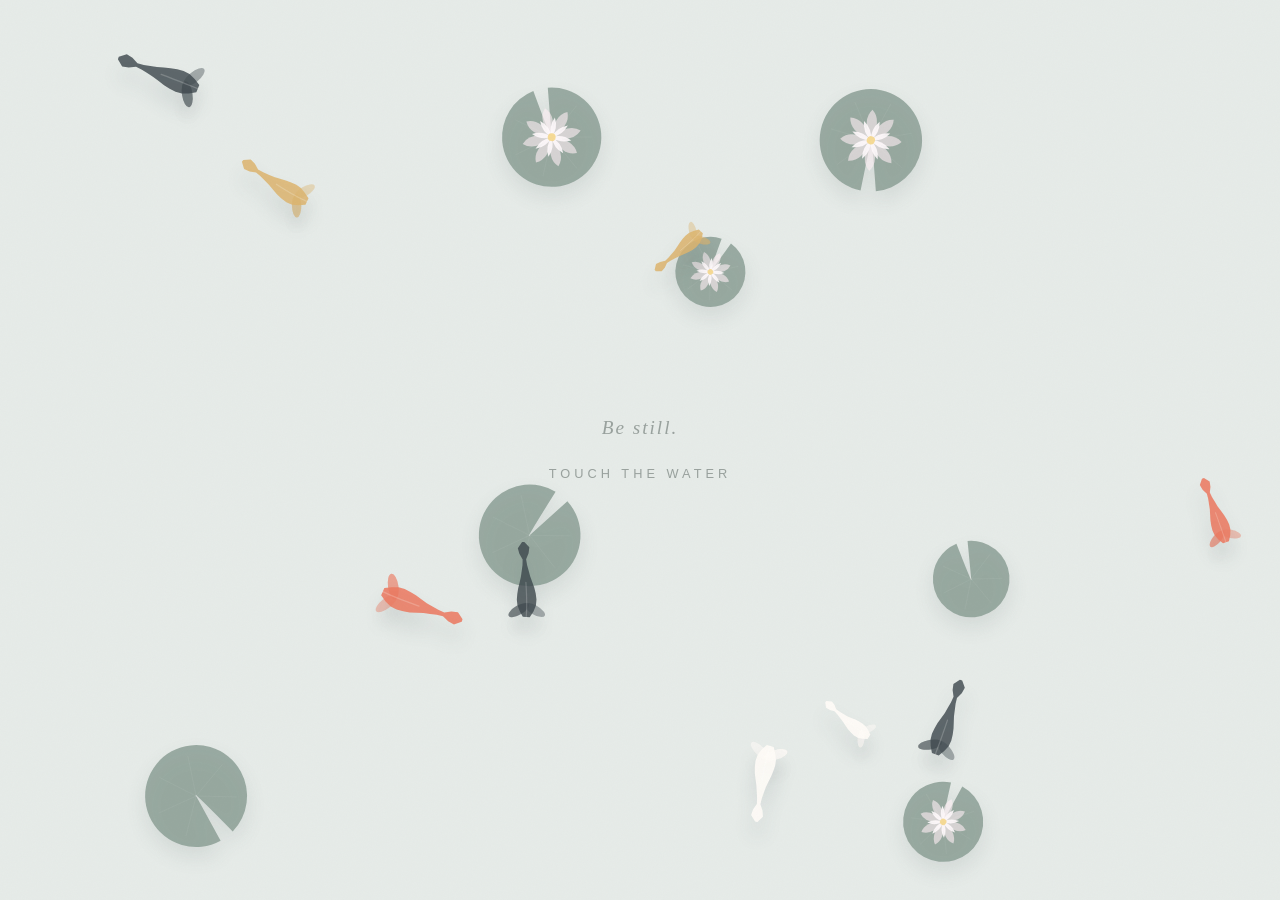
==== game.html @ 0d8ad02f "Create game.html" ====
<!DOCTYPE html>
<html lang="en">
<head>
    <meta charset="UTF-8">
    <meta name="viewport" content="width=device-width, initial-scale=1.0">
    <title>Zen Pond</title>
    <style>
        body, html {
            margin: 0;
            padding: 0;
            width: 100%;
            height: 100%;
            overflow: hidden;
            /* Extremely slow, soft gradient shifting for light quality */
            background: #e6ebe8;
            animation: lightShift 90s infinite alternate ease-in-out;
            cursor: crosshair;
        }

        /* Pale, soothing earth and water tones */
        @keyframes lightShift {
            0%   { background-color: #e8ede8; } /* Morning mist */
            25%  { background-color: #e3e8e1; } /* Pale matcha */
            50%  { background-color: #eeeae4; } /* Warm linen */
            75%  { background-color: #e6e3e8; } /* Soft lavender dusk */
            100% { background-color: #e0e6ea; } /* Twilight blue */
        }

        /* SVG Noise filter to give the whole canvas a tactile "art paper" feel */
        #texture {
            position: absolute;
            top: 0;
            left: 0;
            width: 100%;
            height: 100%;
            pointer-events: none;
            opacity: 0.25;
            mix-blend-mode: multiply;
            z-index: 10;
        }

        canvas {
            display: block;
            width: 100%;
            height: 100%;
            position: absolute;
            top: 0;
            left: 0;
            z-index: 1;
        }

        #overlay {
            position: absolute;
            top: 50%;
            left: 50%;
            transform: translate(-50%, -50%);
            font-family: 'Georgia', serif;
            color: rgba(120, 130, 125, 0.7);
            font-size: 1.2rem;
            font-style: italic;
            letter-spacing: 2px;
            pointer-events: none;
            transition: opacity 3s ease-out;
            text-align: center;
            z-index: 20;
        }
    </style>
</head>
<body>

    <!-- Paper texture overlay -->
    <svg id="texture">
        <filter id="noise">
            <feTurbulence type="fractalNoise" baseFrequency="0.8" numOctaves="4" stitchTiles="stitch"/>
            <feColorMatrix type="matrix" values="1 0 0 0 0, 0 1 0 0 0, 0 0 1 0 0, 0 0 0 0.1 0" />
        </filter>
        <rect width="100%" height="100%" filter="url(#noise)"/>
    </svg>

    <div id="overlay">Be still.<br><br><span style="font-size: 0.8rem; font-family: sans-serif; letter-spacing: 4px; font-style: normal; text-transform: uppercase;">Touch the water</span></div>
    <canvas id="pond"></canvas>

<script>
    const canvas = document.getElementById('pond');
    const ctx = canvas.getContext('2d');
    
    let width, height;
    let fishes =[];
    let ripples = [];
    let lilies = [];

    // Refined, subtle art palette
    const fishPalettes =[
        { body: 'rgba(235, 120, 95, 0.85)', fins: 'rgba(235, 120, 95, 0.4)' },  // Soft Vermillion
        { body: 'rgba(255, 252, 248, 0.9)', fins: 'rgba(255, 252, 248, 0.5)' },  // Pearl White
        { body: 'rgba(60, 70, 75, 0.8)', fins: 'rgba(60, 70, 75, 0.4)' },        // Ink Black
        { body: 'rgba(220, 180, 110, 0.85)', fins: 'rgba(220, 180, 110, 0.4)' }  // Pale Gold
    ];

    function resize() {
        width = canvas.width = window.innerWidth;
        height = canvas.height = window.innerHeight;
    }
    window.addEventListener('resize', resize);
    resize();

    // --- CLASSES ---

    class Ripple {
        constructor(x, y) {
            this.x = x;
            this.y = y;
            this.radius = 0;
            this.maxRadius = 150 + Math.random() * 80;
            this.speed = 0.25; 
            this.alpha = 0.8;
        }

        update() {
            // Cubic easing out for speed to make it look like real fluid displacement
            let progress = this.radius / this.maxRadius;
            this.radius += this.speed * (1 - progress + 0.1);
            this.alpha = 0.8 * (1 - progress); 
            return this.radius < this.maxRadius;
        }

        draw() {
            ctx.beginPath();
            ctx.arc(this.x, this.y, this.radius, 0, Math.PI * 2);
            ctx.strokeStyle = `rgba(255, 255, 255, ${this.alpha})`;
            ctx.lineWidth = 1.5 * this.alpha;
            ctx.stroke();

            // Inner echo
            if (this.radius > 20) {
                ctx.beginPath();
                ctx.arc(this.x, this.y, this.radius - 20, 0, Math.PI * 2);
                ctx.strokeStyle = `rgba(255, 255, 255, ${this.alpha * 0.3})`;
                ctx.lineWidth = 0.5;
                ctx.stroke();
            }
        }
    }

    class Lily {
        constructor(x, y) {
            this.x = x;
            this.y = y;
            this.size = 35 + Math.random() * 20;
            this.angle = Math.random() * Math.PI * 2;
            this.drift = (Math.random() - 0.5) * 0.0002;
            this.padColor = `rgba(135, 155, 145, 0.8)`; // Deep, soft sage
            this.hasFlower = Math.random() > 0.4;
        }

        update() {
            this.angle += this.drift;
        }

        draw() {
            ctx.save();
            ctx.translate(this.x, this.y);
            ctx.rotate(this.angle);

            // Soft blur shadow to simulate sitting above the pond floor
            ctx.shadowColor = 'rgba(80, 95, 90, 0.15)';
            ctx.shadowBlur = 20;
            ctx.shadowOffsetY = 10;

            // Lily Pad - Organic heart/notch shape
            ctx.beginPath();
            ctx.arc(0, 0, this.size, 0.15, Math.PI * 2 - 0.15);
            ctx.quadraticCurveTo(-this.size * 0.2, 0, 0, 0); // Inner notch
            ctx.closePath();
            ctx.fillStyle = this.padColor;
            ctx.fill();

            // Aesthetic vein lines
            ctx.strokeStyle = 'rgba(255, 255, 255, 0.1)';
            ctx.lineWidth = 0.5;
            for(let i=0; i<7; i++) {
                ctx.rotate((Math.PI * 2) / 7);
                ctx.beginPath();
                ctx.moveTo(0,0);
                ctx.lineTo(this.size * 0.8, 0);
                ctx.stroke();
            }

            // Minimalist Geometric Lotus
            if (this.hasFlower) {
                ctx.shadowColor = 'transparent';
                const petals = 8;
                
                // Outer glowing petals
                ctx.fillStyle = 'rgba(255, 240, 245, 0.6)';
                for (let i = 0; i < petals; i++) {
                    ctx.rotate((Math.PI * 2) / petals);
                    ctx.beginPath();
                    ctx.moveTo(0, 0);
                    ctx.quadraticCurveTo(this.size * 0.2, this.size * 0.4, 0, this.size * 0.6);
                    ctx.quadraticCurveTo(-this.size * 0.2, this.size * 0.4, 0, 0);
                    ctx.fill();
                }

                // Inner bright petals
                ctx.fillStyle = 'rgba(255, 250, 252, 0.9)';
                ctx.rotate(Math.PI / petals); // offset
                for (let i = 0; i < petals; i++) {
                    ctx.rotate((Math.PI * 2) / petals);
                    ctx.beginPath();
                    ctx.moveTo(0, 0);
                    ctx.quadraticCurveTo(this.size * 0.1, this.size * 0.2, 0, this.size * 0.4);
                    ctx.quadraticCurveTo(-this.size * 0.1, this.size * 0.2, 0, 0);
                    ctx.fill();
                }
                
                // Lotus Center (Pistil)
                ctx.beginPath();
                ctx.arc(0, 0, this.size * 0.08, 0, Math.PI * 2);
                ctx.fillStyle = 'rgba(245, 215, 140, 0.9)'; // Pale glowing gold
                ctx.fill();
            }

            ctx.restore();
        }
    }

    class Fish {
        constructor() {
            this.palette = fishPalettes[Math.floor(Math.random() * fishPalettes.length)];
            
            // Physics
            this.x = Math.random() * width;
            this.y = Math.random() * height;
            this.vx = 0;
            this.vy = 0;
            this.angle = Math.random() * Math.PI * 2;
            
            // Increased speed so they move noticeably but still gracefully
            this.speed = 0.5 + Math.random() * 0.4; 
            
            this.turnOffset = Math.random() * 1000;
            this.scale = 0.8 + Math.random() * 0.6; 
            
            this.numNodes = 14; 
            this.nodes =[];
            let targetDist = 5 * this.scale;
            
            // Pre-unspool the fish so it appears fully formed instantly
            for(let i=0; i<this.numNodes; i++) {
                this.nodes.push({
                    x: this.x - Math.cos(this.angle) * (i * targetDist),
                    y: this.y - Math.sin(this.angle) * (i * targetDist)
                });
            }

            // Width of the fish at each node (Head -> Body -> Tail -> Fin)
            this.widths =[
                3, 6, 8, 8.5, 8, 7, 5.5, 4, 3, 2, 1.5, 
                4, 5, 1 
            ].map(w => w * this.scale);
        }

        update() {
            const time = Date.now() * 0.0001;
            this.angle += Math.sin(time + this.turnOffset) * 0.005;

            let targetVx = Math.cos(this.angle) * this.speed;
            let targetVy = Math.sin(this.angle) * this.speed;

            // Ripple displacement
            let nudgeX = 0;
            let nudgeY = 0;
            
            ripples.forEach(r => {
                let dx = this.nodes[0].x - r.x;
                let dy = this.nodes[0].y - r.y;
                let dist = Math.sqrt(dx * dx + dy * dy);
                
                if (Math.abs(dist - r.radius) < 40) {
                    let force = (40 - Math.abs(dist - r.radius)) / 40;
                    let pushAngle = Math.atan2(dy, dx);
                    // Slightly stronger outward drift to account for higher speed
                    nudgeX += Math.cos(pushAngle) * force * 0.4;
                    nudgeY += Math.sin(pushAngle) * force * 0.4;
                }
            });

            this.vx += (targetVx + nudgeX - this.vx) * 0.08;
            this.vy += (targetVy + nudgeY - this.vy) * 0.08;

            this.nodes[0].x += this.vx;
            this.nodes[0].y += this.vy;

            const margin = 150;
            if (this.nodes[0].x < -margin) this.nodes[0].x = width + margin;
            if (this.nodes[0].x > width + margin) this.nodes[0].x = -margin;
            if (this.nodes[0].y < -margin) this.nodes[0].y = height + margin;
            if (this.nodes[0].y > height + margin) this.nodes[0].y = -margin;

            // Kinematic spine following
            for (let i = 1; i < this.numNodes; i++) {
                let dx = this.nodes[i-1].x - this.nodes[i].x;
                let dy = this.nodes[i-1].y - this.nodes[i].y;
                let dist = Math.sqrt(dx * dx + dy * dy);
                
                let targetDist = 5 * this.scale;
                
                if (dist > targetDist) {
                    this.nodes[i].x = this.nodes[i-1].x - (dx / dist) * targetDist;
                    this.nodes[i].y = this.nodes[i-1].y - (dy / dist) * targetDist;
                }
            }
        }

        draw() {
            ctx.lineJoin = "round";
            ctx.lineCap = "round";

            ctx.shadowColor = 'rgba(70, 85, 90, 0.15)';
            ctx.shadowBlur = 20;
            ctx.shadowOffsetY = 15;

            if (this.nodes[2] && this.nodes[3]) {
                let dx = this.nodes[2].x - this.nodes[3].x;
                let dy = this.nodes[2].y - this.nodes[3].y;
                let angle = Math.atan2(dy, dx);
                
                ctx.fillStyle = this.palette.fins;
                ctx.beginPath();
                
                ctx.save();
                ctx.translate(this.nodes[2].x, this.nodes[2].y);
                ctx.rotate(angle + Math.PI/3);
                ctx.ellipse(this.scale * 8, 0, this.scale * 10, this.scale * 4, 0, 0, Math.PI * 2);
                ctx.fill();
                ctx.restore();

                ctx.save();
                ctx.translate(this.nodes[2].x, this.nodes[2].y);
                ctx.rotate(angle - Math.PI/3);
                ctx.ellipse(this.scale * 8, 0, this.scale * 10, this.scale * 4, 0, 0, Math.PI * 2);
                ctx.fill();
                ctx.restore();
            }

            ctx.fillStyle = this.palette.body;
            ctx.beginPath();

            let leftPoints =[];
            let rightPoints =[];

            for (let i = 0; i < this.numNodes; i++) {
                let angle;
                if (i === 0) {
                    angle = Math.atan2(this.nodes[0].y - this.nodes[1].y, this.nodes[0].x - this.nodes[1].x);
                } else if (i === this.numNodes - 1) {
                    angle = Math.atan2(this.nodes[i-1].y - this.nodes[i].y, this.nodes[i-1].x - this.nodes[i].x);
                } else {
                    let dx = this.nodes[i-1].x - this.nodes[i+1].x;
                    let dy = this.nodes[i-1].y - this.nodes[i+1].y;
                    angle = Math.atan2(dy, dx);
                }

                let normal = angle + Math.PI / 2;
                let w = this.widths[i];

                leftPoints.push({
                    x: this.nodes[i].x + Math.cos(normal) * w,
                    y: this.nodes[i].y + Math.sin(normal) * w
                });
                
                rightPoints.push({
                    x: this.nodes[i].x - Math.cos(normal) * w,
                    y: this.nodes[i].y - Math.sin(normal) * w
                });
            }

            ctx.moveTo(leftPoints[0].x, leftPoints[0].y);
            for (let i = 1; i < leftPoints.length; i++) {
                ctx.lineTo(leftPoints[i].x, leftPoints[i].y);
            }
            
            for (let i = rightPoints.length - 1; i >= 0; i--) {
                ctx.lineTo(rightPoints[i].x, rightPoints[i].y);
            }
            
            ctx.closePath();
            ctx.fill();
            
            ctx.shadowColor = 'transparent';

            ctx.strokeStyle = 'rgba(255, 255, 255, 0.2)';
            ctx.lineWidth = 1 * this.scale;
            ctx.beginPath();
            ctx.moveTo(this.nodes[0].x, this.nodes[0].y);
            for(let i=1; i<7; i++) {
                ctx.lineTo(this.nodes[i].x, this.nodes[i].y);
            }
            ctx.stroke();
        }
    }

    // --- INITIALIZATION ---

    function init() {
        // Place Lilies with collision detection so they spread out organically
        const numLilies = 7;
        for (let i = 0; i < numLilies; i++) {
            let placed = false;
            let attempts = 0;
            
            while (!placed && attempts < 50) {
                let testX = Math.random() * width;
                let testY = Math.random() * height;
                let collision = false;

                // Check distance against all existing lilies
                for (let j = 0; j < lilies.length; j++) {
                    let dx = testX - lilies[j].x;
                    let dy = testY - lilies[j].y;
                    let dist = Math.sqrt(dx*dx + dy*dy);
                    if (dist < 180) { // Minimum distance between lilies
                        collision = true;
                        break;
                    }
                }

                if (!collision) {
                    lilies.push(new Lily(testX, testY));
                    placed = true;
                }
                attempts++;
            }
        }

        // Add fish
        const numFishes = 9;
        for (let i = 0; i < numFishes; i++) {
            fishes.push(new Fish());
        }
    }

    // --- INTERACTION ---

    function createRipple(e) {
        const overlay = document.getElementById('overlay');
        if(overlay.style.opacity !== '0') {
            overlay.style.opacity = 0;
        }
        
        ripples.push(new Ripple(e.clientX, e.clientY));
    }

    canvas.addEventListener('mousedown', createRipple);
    canvas.addEventListener('touchstart', (e) => {
        e.preventDefault();
        for(let i=0; i < e.touches.length; i++){
            createRipple(e.touches[i]);
        }
    }, {passive: false});

    // --- MAIN LOOP ---

    function animate() {
        ctx.clearRect(0, 0, width, height);

        lilies.forEach(lily => {
            lily.update();
            lily.draw();
        });

        fishes.forEach(fish => {
            fish.update();
            fish.draw();
        });

        for (let i = ripples.length - 1; i >= 0; i--) {
            if (!ripples[i].update()) {
                ripples.splice(i, 1);
            } else {
                ripples[i].draw();
            }
        }

        requestAnimationFrame(animate);
    }

    // Start
    init();
    animate();

</script>
</body>
</html>
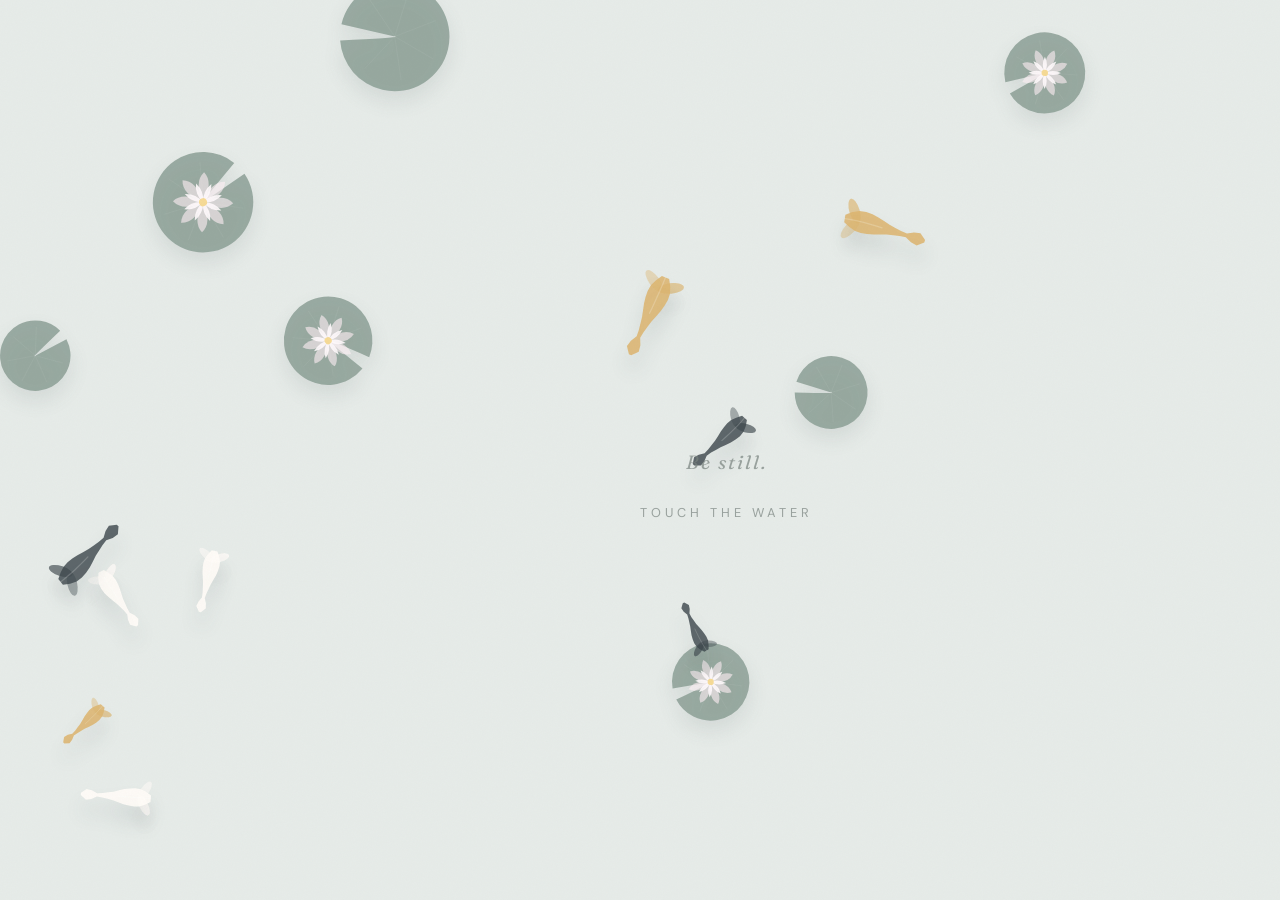
==== commit 999ca2e8: "Aesthetic glow-up: overlay cards on interactive lake with slow zen transitions - Remove backdrop blu" ====
--- a/game.html
+++ b/game.html
@@ -3,30 +3,91 @@
 <head>
     <meta charset="UTF-8">
     <meta name="viewport" content="width=device-width, initial-scale=1.0">
-    <title>Zen Pond</title>
+    <title>Reflective Space & Zen Pond</title>
+    <link rel="preconnect" href="https://fonts.googleapis.com">
+    <link rel="preconnect" href="https://fonts.gstatic.com" crossorigin>
+    <link href="https://fonts.googleapis.com/css2?family=DM+Sans:wght@400;500;700&family=Fraunces:opsz,wght@9..144,400;9..144,550;9..144,700&display=swap" rel="stylesheet">
     <style>
+        /* --- Zen Timing System --- */
+        :root {
+            --zen-ease: cubic-bezier(0.2, 0, 0, 1);
+            --zen-fast: 0.8s;
+            --zen-med: 1.5s;
+            --zen-slow: 2.5s;
+            --zen-glacial: 4s;
+            --zen-stagger: 0.5s;
+            --md-primary: #6750a4;
+            --md-primary-dim: #5a4494;
+            --md-on-primary: #ffffff;
+            --md-primary-container: #eadcff;
+            --md-on-surface: #1f1b23;
+            --md-on-surface-variant: #4d4655;
+            --md-secondary: #3f665d;
+            --font-sans: "DM Sans", Inter, ui-sans-serif, system-ui, -apple-system, BlinkMacSystemFont, "Segoe UI", Roboto, "Helvetica Neue", Arial, sans-serif;
+            --font-serif: "Fraunces", "Iowan Old Style", "Palatino Linotype", Georgia, serif;
+        }
+
+        /* --- Base Pond Styles --- */
         body, html {
             margin: 0;
             padding: 0;
             width: 100%;
             height: 100%;
             overflow: hidden;
-            /* Extremely slow, soft gradient shifting for light quality */
             background: #e6ebe8;
             animation: lightShift 90s infinite alternate ease-in-out;
+            font-family: var(--font-sans);
             cursor: crosshair;
         }
 
-        /* Pale, soothing earth and water tones */
         @keyframes lightShift {
-            0%   { background-color: #e8ede8; } /* Morning mist */
-            25%  { background-color: #e3e8e1; } /* Pale matcha */
-            50%  { background-color: #eeeae4; } /* Warm linen */
-            75%  { background-color: #e6e3e8; } /* Soft lavender dusk */
-            100% { background-color: #e0e6ea; } /* Twilight blue */
-        }
-
-        /* SVG Noise filter to give the whole canvas a tactile "art paper" feel */
+            0%   { background-color: #e8ede8; }
+            25%  { background-color: #e3e8e1; }
+            50%  { background-color: #eeeae4; }
+            75%  { background-color: #e6e3e8; }
+            100% { background-color: #e0e6ea; }
+        }
+
+        /* --- Page Curtain Fade-In --- */
+        #page-curtain {
+            position: fixed;
+            inset: 0;
+            background: #1a1f1c;
+            z-index: 9999;
+            pointer-events: none;
+            animation: curtainLift var(--zen-glacial) var(--zen-ease) forwards;
+        }
+
+        @keyframes curtainLift {
+            0%   { opacity: 1; }
+            100% { opacity: 0; }
+        }
+
+        /* --- Keyframes --- */
+        @keyframes gentleFadeIn {
+            from { opacity: 0; transform: translateY(8px); }
+            to   { opacity: 1; transform: translateY(0); }
+        }
+
+        @keyframes cardFloat {
+            from { opacity: 0; transform: translateY(20px); }
+            to   { opacity: 1; transform: translateY(0); }
+        }
+
+        @keyframes breatheGlow {
+            0%, 100% {
+                box-shadow:
+                    0 0 20px rgba(103, 80, 164, 0.15),
+                    0 0 60px rgba(103, 80, 164, 0.08);
+            }
+            50% {
+                box-shadow:
+                    0 0 40px rgba(103, 80, 164, 0.25),
+                    0 0 100px rgba(103, 80, 164, 0.12);
+            }
+        }
+
+        /* --- Texture Overlay --- */
         #texture {
             position: absolute;
             top: 0;
@@ -49,24 +110,230 @@
             z-index: 1;
         }
 
+        /* --- "Be Still" Overlay --- */
         #overlay {
             position: absolute;
             top: 50%;
             left: 50%;
             transform: translate(-50%, -50%);
-            font-family: 'Georgia', serif;
+            font-family: var(--font-serif);
             color: rgba(120, 130, 125, 0.7);
             font-size: 1.2rem;
             font-style: italic;
             letter-spacing: 2px;
             pointer-events: none;
+            opacity: 0;
+            animation: gentleFadeIn var(--zen-slow) ease-out 1.5s forwards;
             transition: opacity 3s ease-out;
             text-align: center;
             z-index: 20;
         }
+
+        /* --- UI Overlay Container (NO blur, transparent, click-through) --- */
+        #ui-container {
+            position: absolute;
+            top: 0;
+            left: 0;
+            width: 100%;
+            height: 100%;
+            z-index: 25;
+            display: flex;
+            align-items: center;
+            justify-content: center;
+            background: transparent;
+            pointer-events: none;
+            opacity: 0;
+            transition: opacity 3s var(--zen-ease);
+        }
+
+        /* --- Glass-Morphism Card --- */
+        .card {
+            background: rgba(255, 255, 255, 0.72);
+            backdrop-filter: blur(12px) saturate(1.1);
+            -webkit-backdrop-filter: blur(12px) saturate(1.1);
+            border-radius: 24px;
+            border: 1px solid rgba(255, 255, 255, 0.55);
+            box-shadow:
+                0 18px 48px rgba(27, 18, 47, 0.10),
+                0 2px 10px rgba(27, 18, 47, 0.06),
+                inset 0 1px 0 rgba(255, 255, 255, 0.6);
+            padding: 36px 32px;
+            width: 90%;
+            max-width: 420px;
+            text-align: center;
+            pointer-events: auto;
+            cursor: default;
+            opacity: 0;
+            animation: cardFloat var(--zen-slow) var(--zen-ease) forwards;
+        }
+
+        /* --- Card Content Transitions --- */
+        #card-content {
+            transition: opacity var(--zen-med) var(--zen-ease);
+        }
+
+        /* --- Staggered Reveals --- */
+        .stagger-1 {
+            opacity: 0;
+            animation: gentleFadeIn var(--zen-med) var(--zen-ease) forwards;
+            animation-delay: 0s;
+        }
+        .stagger-2 {
+            opacity: 0;
+            animation: gentleFadeIn var(--zen-med) var(--zen-ease) forwards;
+            animation-delay: var(--zen-stagger);
+        }
+        .stagger-3 {
+            opacity: 0;
+            animation: gentleFadeIn var(--zen-med) var(--zen-ease) forwards;
+            animation-delay: calc(var(--zen-stagger) * 2);
+        }
+
+        /* --- Card Typography --- */
+        .card h2 {
+            margin: 0 0 20px 0;
+            font-family: var(--font-serif);
+            font-size: clamp(1.2rem, 1rem + 0.6vw, 1.6rem);
+            font-weight: 550;
+            color: var(--md-on-surface);
+            line-height: 1.35;
+            text-wrap: balance;
+        }
+
+        .card p {
+            margin: 0 0 24px 0;
+            font-family: var(--font-sans);
+            color: var(--md-on-surface-variant);
+            font-size: 0.95rem;
+            line-height: 1.6;
+        }
+
+        /* --- Buttons --- */
+        .btn {
+            background: linear-gradient(180deg, #7b61c7 0%, var(--md-primary) 100%);
+            color: var(--md-on-primary);
+            border: 1px solid rgba(103, 80, 164, 0.3);
+            border-radius: 999px;
+            padding: 14px 28px;
+            font-family: var(--font-sans);
+            font-size: 0.92rem;
+            font-weight: 700;
+            letter-spacing: 0.02em;
+            cursor: pointer;
+            width: 100%;
+            display: inline-flex;
+            align-items: center;
+            justify-content: center;
+            box-shadow:
+                0 6px 14px rgba(103, 80, 164, 0.15),
+                0 1px 2px rgba(20, 15, 28, 0.06);
+            transition:
+                transform var(--zen-fast) var(--zen-ease),
+                filter var(--zen-fast) var(--zen-ease),
+                box-shadow var(--zen-fast) var(--zen-ease),
+                background var(--zen-fast) var(--zen-ease);
+        }
+
+        .btn:hover {
+            filter: brightness(1.06);
+            box-shadow:
+                0 10px 24px rgba(103, 80, 164, 0.20),
+                0 2px 4px rgba(20, 15, 28, 0.08);
+            transform: translateY(-1px);
+        }
+
+        .btn:active {
+            transform: scale(0.985);
+            filter: brightness(0.98);
+        }
+
+        /* --- Secondary / Ghost Buttons --- */
+        .btn-ghost {
+            background: rgba(255, 255, 255, 0.5);
+            border: 1px solid rgba(103, 80, 164, 0.2);
+            color: var(--md-primary);
+            margin-bottom: 12px;
+            box-shadow: 0 2px 8px rgba(20, 15, 28, 0.06);
+            font-weight: 600;
+        }
+
+        .btn-ghost:hover {
+            background: rgba(234, 220, 255, 0.6);
+            border-color: rgba(103, 80, 164, 0.35);
+            filter: none;
+            box-shadow: 0 4px 12px rgba(103, 80, 164, 0.12);
+        }
+
+        /* --- Breathing UI --- */
+        .breathing-container {
+            display: flex;
+            flex-direction: column;
+            align-items: center;
+            justify-content: center;
+            height: 220px;
+        }
+
+        .breathing-circle {
+            width: 110px;
+            height: 110px;
+            border-radius: 50%;
+            position: relative;
+            background: radial-gradient(circle at 35% 35%,
+                rgba(234, 220, 255, 0.6) 0%,
+                rgba(103, 80, 164, 0.2) 60%,
+                rgba(63, 102, 93, 0.12) 100%);
+            border: 2px solid rgba(103, 80, 164, 0.25);
+            display: flex;
+            align-items: center;
+            justify-content: center;
+            font-family: var(--font-serif);
+            font-size: 2rem;
+            font-weight: 400;
+            color: var(--md-primary);
+            animation: breatheGlow 8s ease-in-out infinite;
+        }
+
+        .breathing-circle::before {
+            content: '';
+            position: absolute;
+            inset: 6px;
+            border: 1px solid rgba(255, 255, 255, 0.3);
+            border-radius: 50%;
+            pointer-events: none;
+        }
+
+        .breathing-label {
+            margin-top: 30px;
+            font-family: var(--font-sans);
+            font-size: 0.85rem;
+            color: var(--md-on-surface-variant);
+            font-weight: 500;
+            letter-spacing: 2px;
+            text-transform: uppercase;
+            opacity: 0;
+            animation: gentleFadeIn var(--zen-med) var(--zen-ease) 0.3s forwards;
+        }
+
+        /* --- Reduced Motion --- */
+        @media (prefers-reduced-motion: reduce) {
+            *, *::before, *::after {
+                animation-duration: 1ms !important;
+                animation-iteration-count: 1 !important;
+                transition-duration: 1ms !important;
+            }
+            #page-curtain { display: none; }
+            .card, #ui-container, #overlay,
+            .stagger-1, .stagger-2, .stagger-3 {
+                opacity: 1 !important;
+                transform: none !important;
+            }
+        }
     </style>
 </head>
 <body>
+
+    <!-- Page fade-in curtain -->
+    <div id="page-curtain"></div>
 
     <!-- Paper texture overlay -->
     <svg id="texture">
@@ -77,24 +344,205 @@
         <rect width="100%" height="100%" filter="url(#noise)"/>
     </svg>
 
-    <div id="overlay">Be still.<br><br><span style="font-size: 0.8rem; font-family: sans-serif; letter-spacing: 4px; font-style: normal; text-transform: uppercase;">Touch the water</span></div>
+    <!-- "Be still" text — fades in then yields to UI cards -->
+    <div id="overlay">Be still.<br><br><span style="font-size: 0.8rem; font-family: var(--font-sans); letter-spacing: 4px; font-style: normal; text-transform: uppercase;">Touch the water</span></div>
+
+    <!-- Interactive Pond Canvas -->
     <canvas id="pond"></canvas>
 
+    <!-- UI Overlay Layer -->
+    <div id="ui-container">
+        <div class="card" id="card-content">
+            <!-- JS injects content here -->
+        </div>
+    </div>
+
 <script>
+    /* =========================================
+       REDUCED MOTION CHECK
+       ========================================= */
+    const prefersReducedMotion = window.matchMedia('(prefers-reduced-motion: reduce)').matches;
+    const ZEN = {
+        fast:    prefersReducedMotion ? 10 : 800,
+        med:     prefersReducedMotion ? 10 : 1500,
+        slow:    prefersReducedMotion ? 10 : 2500,
+        glacial: prefersReducedMotion ? 10 : 4000
+    };
+
+    /* =========================================
+       PAGE CURTAIN CLEANUP
+       ========================================= */
+    const pageCurtain = document.getElementById('page-curtain');
+    if (pageCurtain) {
+        pageCurtain.addEventListener('animationend', () => {
+            pageCurtain.remove();
+        });
+    }
+
+    /* =========================================
+       UI OVERLAY & CARD FLOW LOGIC
+       ========================================= */
+    const uiContainer = document.getElementById('ui-container');
+    const cardContent = document.getElementById('card-content');
+    const overlay = document.getElementById('overlay');
+
+    // Flow states defining the UI sequence
+    const flowSteps = [
+        { title: "Welcome to our Reflective Space.", btn: "Next" },
+        { title: "Take a moment to enjoy the waters.", btn: "Next" },
+        { title: "When you're ready, choose a learning pathway.", btn: "Next" },
+        { title: "Each pathway will take 20 minutes.", btn: "Next" },
+        {
+            type: "options",
+            title: "Select a pathway",
+            options: ["Experiential Learning Theory", "Guided Reflection"]
+        },
+        { title: "Before we begin, let's take a moment to centre ourselves in the present moment.", btn: "Next" },
+        { title: "Let's breathe together.", btn: "Begin" },
+        { type: "breathe" }
+    ];
+
+    let currentStep = 0;
+    let isTransitioning = false;
+
+    function renderUI() {
+        if (isTransitioning) return;
+        isTransitioning = true;
+
+        const step = flowSteps[currentStep];
+
+        // Fade out current content
+        cardContent.style.opacity = '0';
+
+        setTimeout(() => {
+            if (step.type === "options") {
+                cardContent.innerHTML = `
+                    <h2 class="stagger-1">${step.title}</h2>
+                    <div class="stagger-2">
+                        <button class="btn btn-ghost" onclick="nextStep()">${step.options[0]}</button>
+                        <button class="btn btn-ghost" onclick="nextStep()">${step.options[1]}</button>
+                    </div>
+                `;
+            } else if (step.type === "breathe") {
+                cardContent.innerHTML = `
+                    <div class="breathing-container stagger-1">
+                        <div class="breathing-circle" id="b-circle">4</div>
+                        <div class="breathing-label" id="b-label">Get ready...</div>
+                    </div>
+                `;
+                setTimeout(startBreathingCycle, ZEN.med);
+            } else {
+                cardContent.innerHTML = `
+                    <h2 class="stagger-1">${step.title}</h2>
+                    <div class="stagger-2">
+                        <button class="btn" onclick="nextStep()">${step.btn}</button>
+                    </div>
+                `;
+            }
+
+            // Fade in new content
+            cardContent.style.opacity = '1';
+            isTransitioning = false;
+        }, ZEN.med);
+    }
+
+    function nextStep() {
+        if (isTransitioning) return;
+        currentStep++;
+        if (currentStep < flowSteps.length) {
+            renderUI();
+        }
+    }
+
+    /* =========================================
+       BREATHING EXERCISE (4-7-8)
+       ========================================= */
+    function startBreathingCycle() {
+        const circle = document.getElementById('b-circle');
+        const label = document.getElementById('b-label');
+        if (!circle || !label) return;
+
+        // 1. Inhale (4s)
+        label.innerText = "Inhale";
+        circle.style.transition = "transform 4s ease-in-out, background 4s ease, box-shadow 4s ease";
+        circle.style.transform = "scale(1.4)";
+        circle.style.background = "radial-gradient(circle at 35% 35%, rgba(234, 220, 255, 0.8) 0%, rgba(103, 80, 164, 0.35) 60%, rgba(63, 102, 93, 0.2) 100%)";
+        circle.style.boxShadow = "0 0 30px rgba(103, 80, 164, 0.25), 0 0 80px rgba(103, 80, 164, 0.12), 0 0 140px rgba(103, 80, 164, 0.06)";
+        countdown(4, circle, () => {
+
+            // 2. Hold (7s)
+            label.innerText = "Hold";
+            circle.style.transition = "none";
+            countdown(7, circle, () => {
+
+                // 3. Exhale (8s)
+                label.innerText = "Exhale";
+                circle.style.transition = "transform 8s ease-in-out, background 8s ease, box-shadow 8s ease";
+                circle.style.transform = "scale(1)";
+                circle.style.background = "radial-gradient(circle at 35% 35%, rgba(234, 220, 255, 0.4) 0%, rgba(103, 80, 164, 0.12) 60%, rgba(63, 102, 93, 0.08) 100%)";
+                circle.style.boxShadow = "0 0 15px rgba(103, 80, 164, 0.10), 0 0 40px rgba(103, 80, 164, 0.05)";
+                countdown(8, circle, () => {
+
+                    // Finish — slowly fade out the entire UI
+                    uiContainer.style.transition = `opacity 3s var(--zen-ease)`;
+                    uiContainer.style.opacity = '0';
+                    setTimeout(() => {
+                        uiContainer.style.display = 'none';
+                    }, 3000);
+                });
+            });
+        });
+    }
+
+    function countdown(seconds, element, callback) {
+        element.innerText = seconds;
+        let left = seconds - 1;
+
+        let interval = setInterval(() => {
+            if (left <= 0) {
+                clearInterval(interval);
+                callback();
+            } else {
+                element.innerText = left;
+                left--;
+            }
+        }, 1000);
+    }
+
+    /* =========================================
+       CHOREOGRAPHY: Page load sequence
+       ========================================= */
+    // 1. Page curtain fades (0-4s)
+    // 2. "Be still" text visible (fades in at 1.5s via CSS)
+    // 3. "Be still" fades out, UI container fades in (at ~5s)
+    setTimeout(() => {
+        // Fade out "Be still"
+        overlay.style.opacity = '0';
+
+        // After it's mostly gone, bring in the UI
+        setTimeout(() => {
+            uiContainer.style.opacity = '1';
+            renderUI();
+        }, ZEN.med);
+    }, ZEN.glacial + 1000);
+
+
+    /* =========================================
+       ZEN POND CANVAS ENGINE
+       ========================================= */
     const canvas = document.getElementById('pond');
     const ctx = canvas.getContext('2d');
-    
+
     let width, height;
-    let fishes =[];
+    let fishes = [];
     let ripples = [];
     let lilies = [];
 
-    // Refined, subtle art palette
-    const fishPalettes =[
-        { body: 'rgba(235, 120, 95, 0.85)', fins: 'rgba(235, 120, 95, 0.4)' },  // Soft Vermillion
-        { body: 'rgba(255, 252, 248, 0.9)', fins: 'rgba(255, 252, 248, 0.5)' },  // Pearl White
-        { body: 'rgba(60, 70, 75, 0.8)', fins: 'rgba(60, 70, 75, 0.4)' },        // Ink Black
-        { body: 'rgba(220, 180, 110, 0.85)', fins: 'rgba(220, 180, 110, 0.4)' }  // Pale Gold
+    const fishPalettes = [
+        { body: 'rgba(235, 120, 95, 0.85)', fins: 'rgba(235, 120, 95, 0.4)' },
+        { body: 'rgba(255, 252, 248, 0.9)', fins: 'rgba(255, 252, 248, 0.5)' },
+        { body: 'rgba(60, 70, 75, 0.8)', fins: 'rgba(60, 70, 75, 0.4)' },
+        { body: 'rgba(220, 180, 110, 0.85)', fins: 'rgba(220, 180, 110, 0.4)' }
     ];
 
     function resize() {
@@ -103,8 +551,6 @@
     }
     window.addEventListener('resize', resize);
     resize();
-
-    // --- CLASSES ---
 
     class Ripple {
         constructor(x, y) {
@@ -112,18 +558,15 @@
             this.y = y;
             this.radius = 0;
             this.maxRadius = 150 + Math.random() * 80;
-            this.speed = 0.25; 
+            this.speed = 0.25;
             this.alpha = 0.8;
         }
-
         update() {
-            // Cubic easing out for speed to make it look like real fluid displacement
             let progress = this.radius / this.maxRadius;
             this.radius += this.speed * (1 - progress + 0.1);
-            this.alpha = 0.8 * (1 - progress); 
+            this.alpha = 0.8 * (1 - progress);
             return this.radius < this.maxRadius;
         }
-
         draw() {
             ctx.beginPath();
             ctx.arc(this.x, this.y, this.radius, 0, Math.PI * 2);
@@ -131,7 +574,6 @@
             ctx.lineWidth = 1.5 * this.alpha;
             ctx.stroke();
 
-            // Inner echo
             if (this.radius > 20) {
                 ctx.beginPath();
                 ctx.arc(this.x, this.y, this.radius - 20, 0, Math.PI * 2);
@@ -149,49 +591,42 @@
             this.size = 35 + Math.random() * 20;
             this.angle = Math.random() * Math.PI * 2;
             this.drift = (Math.random() - 0.5) * 0.0002;
-            this.padColor = `rgba(135, 155, 145, 0.8)`; // Deep, soft sage
+            this.padColor = 'rgba(135, 155, 145, 0.8)';
             this.hasFlower = Math.random() > 0.4;
         }
-
         update() {
             this.angle += this.drift;
         }
-
         draw() {
             ctx.save();
             ctx.translate(this.x, this.y);
             ctx.rotate(this.angle);
 
-            // Soft blur shadow to simulate sitting above the pond floor
             ctx.shadowColor = 'rgba(80, 95, 90, 0.15)';
             ctx.shadowBlur = 20;
             ctx.shadowOffsetY = 10;
 
-            // Lily Pad - Organic heart/notch shape
             ctx.beginPath();
             ctx.arc(0, 0, this.size, 0.15, Math.PI * 2 - 0.15);
-            ctx.quadraticCurveTo(-this.size * 0.2, 0, 0, 0); // Inner notch
+            ctx.quadraticCurveTo(-this.size * 0.2, 0, 0, 0);
             ctx.closePath();
             ctx.fillStyle = this.padColor;
             ctx.fill();
 
-            // Aesthetic vein lines
             ctx.strokeStyle = 'rgba(255, 255, 255, 0.1)';
             ctx.lineWidth = 0.5;
-            for(let i=0; i<7; i++) {
+            for (let i = 0; i < 7; i++) {
                 ctx.rotate((Math.PI * 2) / 7);
                 ctx.beginPath();
-                ctx.moveTo(0,0);
+                ctx.moveTo(0, 0);
                 ctx.lineTo(this.size * 0.8, 0);
                 ctx.stroke();
             }
 
-            // Minimalist Geometric Lotus
             if (this.hasFlower) {
                 ctx.shadowColor = 'transparent';
                 const petals = 8;
-                
-                // Outer glowing petals
+
                 ctx.fillStyle = 'rgba(255, 240, 245, 0.6)';
                 for (let i = 0; i < petals; i++) {
                     ctx.rotate((Math.PI * 2) / petals);
@@ -202,9 +637,8 @@
                     ctx.fill();
                 }
 
-                // Inner bright petals
                 ctx.fillStyle = 'rgba(255, 250, 252, 0.9)';
-                ctx.rotate(Math.PI / petals); // offset
+                ctx.rotate(Math.PI / petals);
                 for (let i = 0; i < petals; i++) {
                     ctx.rotate((Math.PI * 2) / petals);
                     ctx.beginPath();
@@ -213,14 +647,12 @@
                     ctx.quadraticCurveTo(-this.size * 0.1, this.size * 0.2, 0, 0);
                     ctx.fill();
                 }
-                
-                // Lotus Center (Pistil)
+
                 ctx.beginPath();
                 ctx.arc(0, 0, this.size * 0.08, 0, Math.PI * 2);
-                ctx.fillStyle = 'rgba(245, 215, 140, 0.9)'; // Pale glowing gold
+                ctx.fillStyle = 'rgba(245, 215, 140, 0.9)';
                 ctx.fill();
             }
-
             ctx.restore();
         }
     }
@@ -228,37 +660,30 @@
     class Fish {
         constructor() {
             this.palette = fishPalettes[Math.floor(Math.random() * fishPalettes.length)];
-            
-            // Physics
+
             this.x = Math.random() * width;
             this.y = Math.random() * height;
             this.vx = 0;
             this.vy = 0;
             this.angle = Math.random() * Math.PI * 2;
-            
-            // Increased speed so they move noticeably but still gracefully
-            this.speed = 0.5 + Math.random() * 0.4; 
-            
+
+            this.speed = 0.5 + Math.random() * 0.4;
+
             this.turnOffset = Math.random() * 1000;
-            this.scale = 0.8 + Math.random() * 0.6; 
-            
-            this.numNodes = 14; 
-            this.nodes =[];
+            this.scale = 0.8 + Math.random() * 0.6;
+
+            this.numNodes = 14;
+            this.nodes = [];
             let targetDist = 5 * this.scale;
-            
-            // Pre-unspool the fish so it appears fully formed instantly
-            for(let i=0; i<this.numNodes; i++) {
+
+            for (let i = 0; i < this.numNodes; i++) {
                 this.nodes.push({
                     x: this.x - Math.cos(this.angle) * (i * targetDist),
                     y: this.y - Math.sin(this.angle) * (i * targetDist)
                 });
             }
 
-            // Width of the fish at each node (Head -> Body -> Tail -> Fin)
-            this.widths =[
-                3, 6, 8, 8.5, 8, 7, 5.5, 4, 3, 2, 1.5, 
-                4, 5, 1 
-            ].map(w => w * this.scale);
+            this.widths = [3, 6, 8, 8.5, 8, 7, 5.5, 4, 3, 2, 1.5, 4, 5, 1].map(w => w * this.scale);
         }
 
         update() {
@@ -268,19 +693,17 @@
             let targetVx = Math.cos(this.angle) * this.speed;
             let targetVy = Math.sin(this.angle) * this.speed;
 
-            // Ripple displacement
             let nudgeX = 0;
             let nudgeY = 0;
-            
+
             ripples.forEach(r => {
                 let dx = this.nodes[0].x - r.x;
                 let dy = this.nodes[0].y - r.y;
                 let dist = Math.sqrt(dx * dx + dy * dy);
-                
+
                 if (Math.abs(dist - r.radius) < 40) {
                     let force = (40 - Math.abs(dist - r.radius)) / 40;
                     let pushAngle = Math.atan2(dy, dx);
-                    // Slightly stronger outward drift to account for higher speed
                     nudgeX += Math.cos(pushAngle) * force * 0.4;
                     nudgeY += Math.sin(pushAngle) * force * 0.4;
                 }
@@ -298,17 +721,16 @@
             if (this.nodes[0].y < -margin) this.nodes[0].y = height + margin;
             if (this.nodes[0].y > height + margin) this.nodes[0].y = -margin;
 
-            // Kinematic spine following
             for (let i = 1; i < this.numNodes; i++) {
-                let dx = this.nodes[i-1].x - this.nodes[i].x;
-                let dy = this.nodes[i-1].y - this.nodes[i].y;
+                let dx = this.nodes[i - 1].x - this.nodes[i].x;
+                let dy = this.nodes[i - 1].y - this.nodes[i].y;
                 let dist = Math.sqrt(dx * dx + dy * dy);
-                
+
                 let targetDist = 5 * this.scale;
-                
+
                 if (dist > targetDist) {
-                    this.nodes[i].x = this.nodes[i-1].x - (dx / dist) * targetDist;
-                    this.nodes[i].y = this.nodes[i-1].y - (dy / dist) * targetDist;
+                    this.nodes[i].x = this.nodes[i - 1].x - (dx / dist) * targetDist;
+                    this.nodes[i].y = this.nodes[i - 1].y - (dy / dist) * targetDist;
                 }
             }
         }
@@ -325,20 +747,20 @@
                 let dx = this.nodes[2].x - this.nodes[3].x;
                 let dy = this.nodes[2].y - this.nodes[3].y;
                 let angle = Math.atan2(dy, dx);
-                
+
                 ctx.fillStyle = this.palette.fins;
                 ctx.beginPath();
-                
+
                 ctx.save();
                 ctx.translate(this.nodes[2].x, this.nodes[2].y);
-                ctx.rotate(angle + Math.PI/3);
+                ctx.rotate(angle + Math.PI / 3);
                 ctx.ellipse(this.scale * 8, 0, this.scale * 10, this.scale * 4, 0, 0, Math.PI * 2);
                 ctx.fill();
                 ctx.restore();
 
                 ctx.save();
                 ctx.translate(this.nodes[2].x, this.nodes[2].y);
-                ctx.rotate(angle - Math.PI/3);
+                ctx.rotate(angle - Math.PI / 3);
                 ctx.ellipse(this.scale * 8, 0, this.scale * 10, this.scale * 4, 0, 0, Math.PI * 2);
                 ctx.fill();
                 ctx.restore();
@@ -347,85 +769,64 @@
             ctx.fillStyle = this.palette.body;
             ctx.beginPath();
 
-            let leftPoints =[];
-            let rightPoints =[];
+            let leftPoints = [];
+            let rightPoints = [];
 
             for (let i = 0; i < this.numNodes; i++) {
                 let angle;
                 if (i === 0) {
                     angle = Math.atan2(this.nodes[0].y - this.nodes[1].y, this.nodes[0].x - this.nodes[1].x);
                 } else if (i === this.numNodes - 1) {
-                    angle = Math.atan2(this.nodes[i-1].y - this.nodes[i].y, this.nodes[i-1].x - this.nodes[i].x);
+                    angle = Math.atan2(this.nodes[i - 1].y - this.nodes[i].y, this.nodes[i - 1].x - this.nodes[i].x);
                 } else {
-                    let dx = this.nodes[i-1].x - this.nodes[i+1].x;
-                    let dy = this.nodes[i-1].y - this.nodes[i+1].y;
+                    let dx = this.nodes[i - 1].x - this.nodes[i + 1].x;
+                    let dy = this.nodes[i - 1].y - this.nodes[i + 1].y;
                     angle = Math.atan2(dy, dx);
                 }
 
                 let normal = angle + Math.PI / 2;
                 let w = this.widths[i];
 
-                leftPoints.push({
-                    x: this.nodes[i].x + Math.cos(normal) * w,
-                    y: this.nodes[i].y + Math.sin(normal) * w
-                });
-                
-                rightPoints.push({
-                    x: this.nodes[i].x - Math.cos(normal) * w,
-                    y: this.nodes[i].y - Math.sin(normal) * w
-                });
+                leftPoints.push({ x: this.nodes[i].x + Math.cos(normal) * w, y: this.nodes[i].y + Math.sin(normal) * w });
+                rightPoints.push({ x: this.nodes[i].x - Math.cos(normal) * w, y: this.nodes[i].y - Math.sin(normal) * w });
             }
 
             ctx.moveTo(leftPoints[0].x, leftPoints[0].y);
-            for (let i = 1; i < leftPoints.length; i++) {
-                ctx.lineTo(leftPoints[i].x, leftPoints[i].y);
-            }
-            
-            for (let i = rightPoints.length - 1; i >= 0; i--) {
-                ctx.lineTo(rightPoints[i].x, rightPoints[i].y);
-            }
-            
+            for (let i = 1; i < leftPoints.length; i++) { ctx.lineTo(leftPoints[i].x, leftPoints[i].y); }
+            for (let i = rightPoints.length - 1; i >= 0; i--) { ctx.lineTo(rightPoints[i].x, rightPoints[i].y); }
             ctx.closePath();
             ctx.fill();
-            
+
             ctx.shadowColor = 'transparent';
 
             ctx.strokeStyle = 'rgba(255, 255, 255, 0.2)';
             ctx.lineWidth = 1 * this.scale;
             ctx.beginPath();
             ctx.moveTo(this.nodes[0].x, this.nodes[0].y);
-            for(let i=1; i<7; i++) {
-                ctx.lineTo(this.nodes[i].x, this.nodes[i].y);
-            }
+            for (let i = 1; i < 7; i++) { ctx.lineTo(this.nodes[i].x, this.nodes[i].y); }
             ctx.stroke();
         }
     }
 
     // --- INITIALIZATION ---
 
-    function init() {
-        // Place Lilies with collision detection so they spread out organically
+    function initPond() {
         const numLilies = 7;
         for (let i = 0; i < numLilies; i++) {
             let placed = false;
             let attempts = 0;
-            
             while (!placed && attempts < 50) {
                 let testX = Math.random() * width;
                 let testY = Math.random() * height;
                 let collision = false;
-
-                // Check distance against all existing lilies
                 for (let j = 0; j < lilies.length; j++) {
                     let dx = testX - lilies[j].x;
                     let dy = testY - lilies[j].y;
-                    let dist = Math.sqrt(dx*dx + dy*dy);
-                    if (dist < 180) { // Minimum distance between lilies
+                    if (Math.sqrt(dx * dx + dy * dy) < 180) {
                         collision = true;
                         break;
                     }
                 }
-
                 if (!collision) {
                     lilies.push(new Lily(testX, testY));
                     placed = true;
@@ -433,62 +834,43 @@
                 attempts++;
             }
         }
-
-        // Add fish
-        const numFishes = 9;
-        for (let i = 0; i < numFishes; i++) {
-            fishes.push(new Fish());
-        }
+        for (let i = 0; i < 9; i++) { fishes.push(new Fish()); }
     }
 
     // --- INTERACTION ---
+    // Clicks pass through ui-container (pointer-events: none) to canvas.
+    // Only card area blocks clicks (pointer-events: auto on .card).
 
     function createRipple(e) {
-        const overlay = document.getElementById('overlay');
-        if(overlay.style.opacity !== '0') {
-            overlay.style.opacity = 0;
-        }
-        
         ripples.push(new Ripple(e.clientX, e.clientY));
     }
 
     canvas.addEventListener('mousedown', createRipple);
     canvas.addEventListener('touchstart', (e) => {
         e.preventDefault();
-        for(let i=0; i < e.touches.length; i++){
+        for (let i = 0; i < e.touches.length; i++) {
             createRipple(e.touches[i]);
         }
-    }, {passive: false});
+    }, { passive: false });
 
     // --- MAIN LOOP ---
 
-    function animate() {
+    function animatePond() {
         ctx.clearRect(0, 0, width, height);
 
-        lilies.forEach(lily => {
-            lily.update();
-            lily.draw();
-        });
-
-        fishes.forEach(fish => {
-            fish.update();
-            fish.draw();
-        });
+        lilies.forEach(lily => { lily.update(); lily.draw(); });
+        fishes.forEach(fish => { fish.update(); fish.draw(); });
 
         for (let i = ripples.length - 1; i >= 0; i--) {
-            if (!ripples[i].update()) {
-                ripples.splice(i, 1);
-            } else {
-                ripples[i].draw();
-            }
-        }
-
-        requestAnimationFrame(animate);
-    }
-
-    // Start
-    init();
-    animate();
+            if (!ripples[i].update()) { ripples.splice(i, 1); }
+            else { ripples[i].draw(); }
+        }
+
+        requestAnimationFrame(animatePond);
+    }
+
+    initPond();
+    animatePond();
 
 </script>
 </body>
